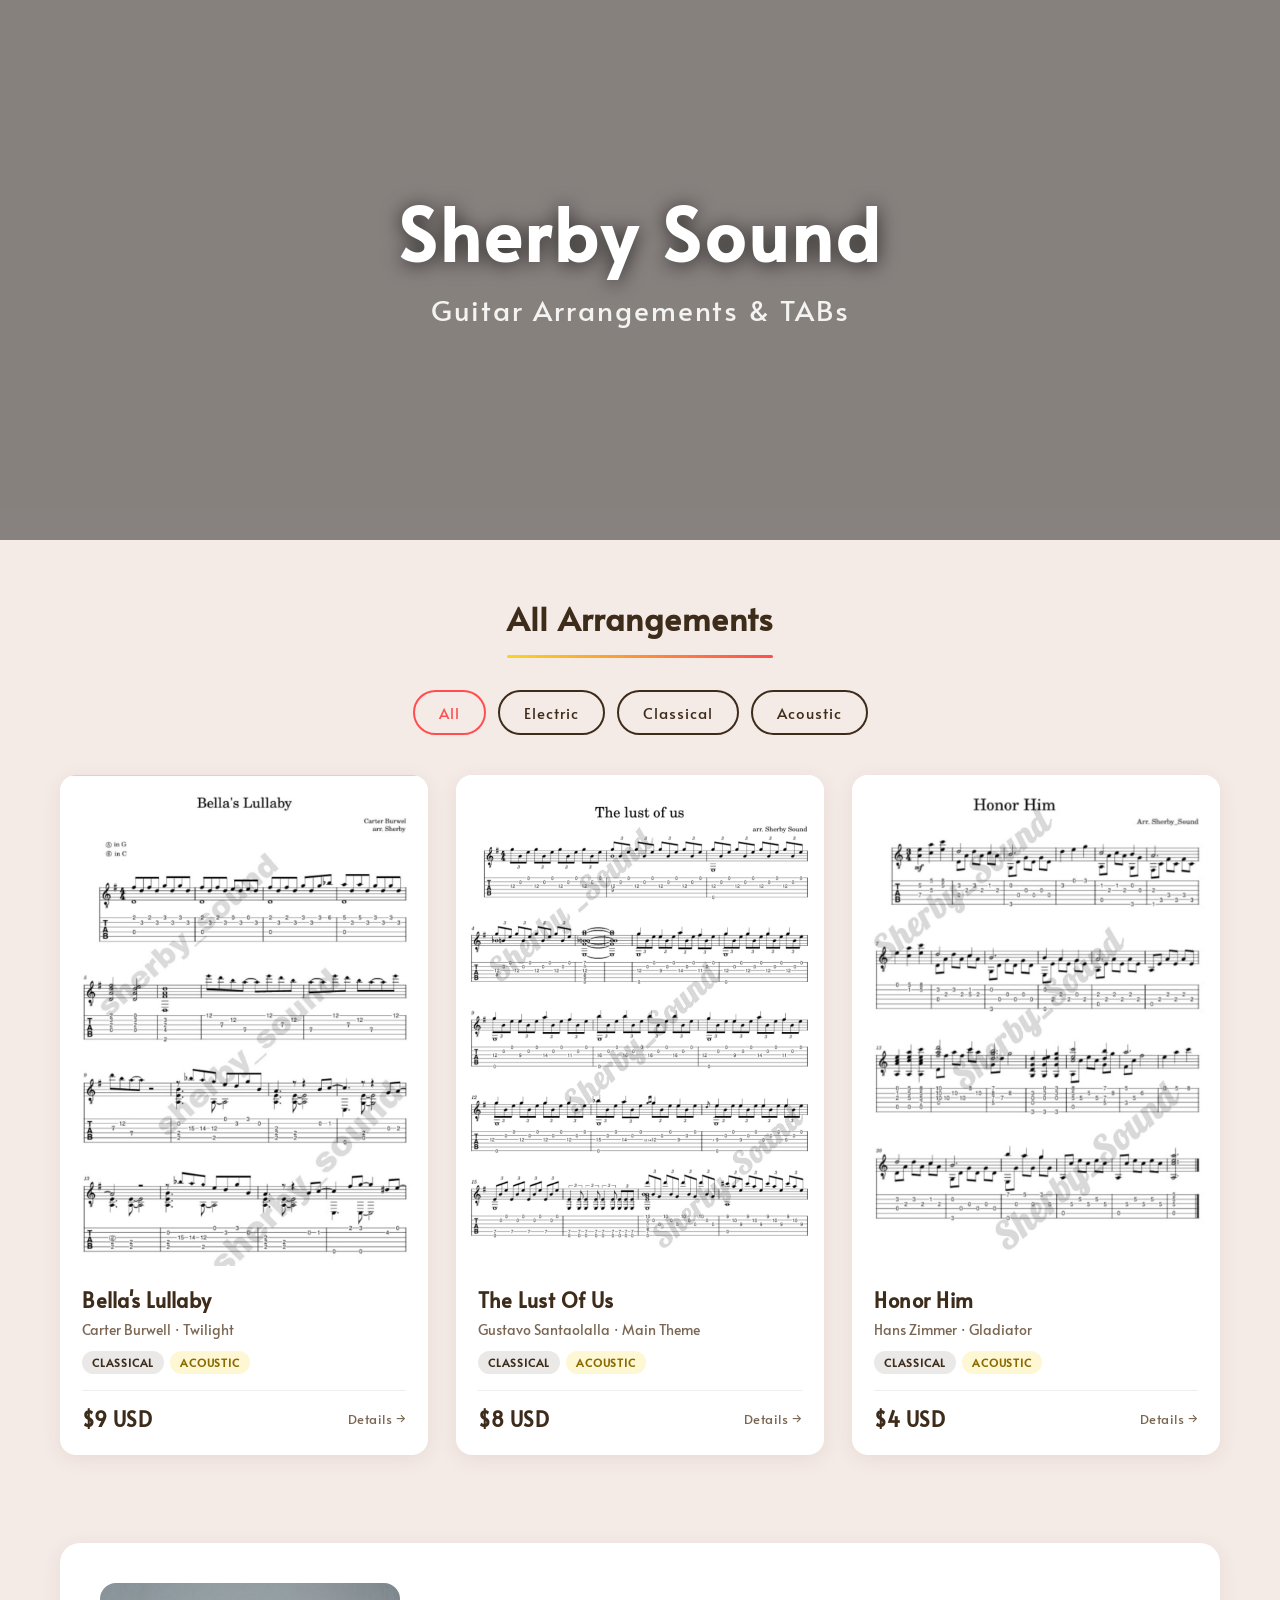
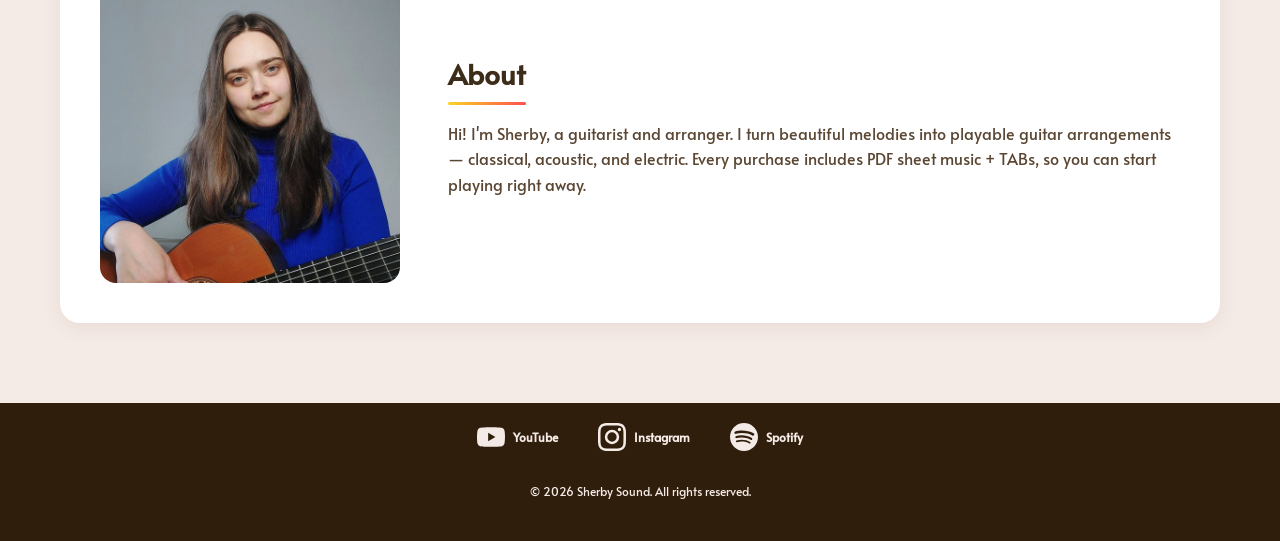
==== index.html @ bc39c428 "first upload" ====
<!doctype html>
<html lang="en">
  <head>
    <meta charset="UTF-8" />
    <meta name="viewport" content="width=device-width, initial-scale=1.0" />
    <title>Sherby Sound — Guitar Arrangements & TABs</title>
    <link rel="stylesheet" href="css/style.css" />
    <link rel="preconnect" href="https://fonts.googleapis.com" />
    <link rel="preconnect" href="https://fonts.gstatic.com" crossorigin />
    <link
      href="https://fonts.googleapis.com/css2?family=Alata&family=Dongle&display=swap"
      rel="stylesheet"
    />
  </head>
  <body>
    <!-- HERO -->
    <header class="hero">
      <video autoplay muted loop playsinline class="bg-video">
        <source src="video/notes.mp4" type="video/mp4" />
        Your browser does not support video.
      </video>
      <div class="overlay"></div>
      <div class="hero-content">
        <h1>Sherby Sound</h1>
        <p>Guitar Arrangements &amp; TABs</p>
      </div>
    </header>

    <main>
      <!-- ЗАГОЛОВОК + ФИЛЬТРЫ -->
      <section class="catalog">
        <h2 class="section-title">All Arrangements</h2>

        <div class="filters">
          <button class="filter-btn is-active" data-filter="all">All</button>
          <button class="filter-btn" data-filter="electric">Electric</button>
          <button class="filter-btn" data-filter="classical">Classical</button>
          <button class="filter-btn" data-filter="acoustic">Acoustic</button>
        </div>

        <!-- СЕТКА КАРТОЧЕК -->
        <div class="cards-grid">
          <!-- CARD: Bella's Lullaby -->
          <article class="card" data-category="classical acoustic">
            <a href="arrangements/bellas-lullaby.html" class="card-link">
              <div class="card-image">
                <img src="img/bel.jpg" alt="Bella's Lullaby sheet music" />
              </div>
              <div class="card-body">
                <h3 class="card-title">Bella's Lullaby</h3>
                <p class="card-composer">Carter Burwell · Twilight</p>
                <div class="card-tags">
                  <span class="tag tag--classical">Classical</span>
                  <span class="tag tag--acoustic">Acoustic</span>
                </div>
                <div class="card-footer">
                  <span class="card-price">$9 USD</span>
                  <span class="card-more">Details →</span>
                </div>
              </div>
            </a>
          </article>

          <!-- CARD: The Lust Of Us -->
          <article class="card" data-category="classical acoustic">
            <a href="arrangements/the-lust-of-us.html" class="card-link">
              <div class="card-image">
                <img src="img/InSh.jpg" alt="The Lust Of Us sheet music" />
              </div>
              <div class="card-body">
                <h3 class="card-title">The Lust Of Us</h3>
                <p class="card-composer">Gustavo Santaolalla · Main Theme</p>
                <div class="card-tags">
                  <span class="tag tag--classical">Classical</span>
                  <span class="tag tag--acoustic">Acoustic</span>
                </div>
                <div class="card-footer">
                  <span class="card-price">$8 USD</span>
                  <span class="card-more">Details →</span>
                </div>
              </div>
            </a>
          </article>

          <!-- CARD: Honor Him -->
          <article class="card" data-category="classical acoustic">
            <a href="arrangements/honor-him.html" class="card-link">
              <div class="card-image">
                <img src="img/notes.jpg" alt="Honor Him sheet music" />
              </div>
              <div class="card-body">
                <h3 class="card-title">Honor Him</h3>
                <p class="card-composer">Hans Zimmer · Gladiator</p>
                <div class="card-tags">
                  <span class="tag tag--classical">Classical</span>
                  <span class="tag tag--acoustic">Acoustic</span>
                </div>
                <div class="card-footer">
                  <span class="card-price">$4 USD</span>
                  <span class="card-more">Details →</span>
                </div>
              </div>
            </a>
          </article>

          <!--
            📌 НОВАЯ АРАНЖИРОВКА:
            Скопируй блок <article class="card">...</article> выше,
            замени картинку, название, композитора, категорию, цену и ссылку.
          -->
        </div>
      </section>

      <!-- О СЕБЕ -->
      <section class="about">
        <div class="about-inner">
          <div class="about-photo">
            <img src="img/avatar.jpg" alt="Sherby Sound" />
          </div>
          <div class="about-text">
            <h2>About</h2>
            <p>
              Hi! I'm Sherby, a guitarist and arranger. I turn beautiful
              melodies into playable guitar arrangements — classical, acoustic,
              and electric. Every purchase includes PDF sheet music + TABs, so
              you can start playing right away.
            </p>
          </div>
        </div>
      </section>
    </main>

    <footer>
      <div class="footer-socials">
        <a href="https://www.youtube.com/@Sherby_Sound" target="_blank">
          <svg
            xmlns="http://www.w3.org/2000/svg"
            width="28"
            height="28"
            viewBox="0 0 24 24"
            fill="currentColor"
          >
            <path
              d="M23.498 6.186a3.016 3.016 0 0 0-2.122-2.136C19.505 3.545 12 3.545 12 3.545s-7.505 0-9.377.505A3.017 3.017 0 0 0 .502 6.186C0 8.07 0 12 0 12s0 3.93.502 5.814a3.016 3.016 0 0 0 2.122 2.136c1.871.505 9.376.505 9.376.505s7.505 0 9.377-.505a3.015 3.015 0 0 0 2.122-2.136C24 15.93 24 12 24 12s0-3.93-.502-5.814zM9.545 15.568V8.432L15.818 12l-6.273 3.568z"
            />
          </svg>
          <span>YouTube</span>
        </a>
        <a href="https://www.instagram.com/liuba.guitar" target="_blank">
          <svg
            xmlns="http://www.w3.org/2000/svg"
            width="28"
            height="28"
            viewBox="0 0 24 24"
            fill="currentColor"
          >
            <path
              d="M12 2.163c3.204 0 3.584.012 4.85.07 3.252.148 4.771 1.691 4.919 4.919.058 1.265.069 1.645.069 4.849 0 3.205-.012 3.584-.069 4.849-.149 3.225-1.664 4.771-4.919 4.919-1.266.058-1.644.07-4.85.07-3.204 0-3.584-.012-4.849-.07-3.26-.149-4.771-1.699-4.919-4.92-.058-1.265-.07-1.644-.07-4.849 0-3.204.013-3.583.07-4.849.149-3.227 1.664-4.771 4.919-4.919 1.266-.057 1.645-.069 4.849-.069zM12 0C8.741 0 8.333.014 7.053.072 2.695.272.273 2.69.073 7.052.014 8.333 0 8.741 0 12c0 3.259.014 3.668.072 4.948.2 4.358 2.618 6.78 6.98 6.98C8.333 23.986 8.741 24 12 24c3.259 0 3.668-.014 4.948-.072 4.354-.2 6.782-2.618 6.979-6.98.059-1.28.073-1.689.073-4.948 0-3.259-.014-3.667-.072-4.947-.196-4.354-2.617-6.78-6.979-6.98C15.668.014 15.259 0 12 0zm0 5.838a6.162 6.162 0 1 0 0 12.324 6.162 6.162 0 0 0 0-12.324zM12 16a4 4 0 1 1 0-8 4 4 0 0 1 0 8zm6.406-11.845a1.44 1.44 0 1 0 0 2.881 1.44 1.44 0 0 0 0-2.881z"
            />
          </svg>
          <span>Instagram</span>
        </a>
        <a
          href="https://open.spotify.com/artist/6fYQKK88ESyVJaIlE0SiJI"
          target="_blank"
        >
          <svg
            xmlns="http://www.w3.org/2000/svg"
            width="28"
            height="28"
            viewBox="0 0 24 24"
            fill="currentColor"
          >
            <path
              d="M12 0C5.4 0 0 5.4 0 12s5.4 12 12 12 12-5.4 12-12S18.66 0 12 0zm5.521 17.34c-.24.359-.66.48-1.021.24-2.82-1.74-6.36-2.101-10.561-1.141-.418.122-.779-.179-.899-.539-.12-.421.18-.78.54-.9 4.56-1.021 8.52-.6 11.64 1.32.42.18.479.66.301 1.02zm1.44-3.3c-.301.42-.841.6-1.262.3-3.239-1.98-8.159-2.58-11.939-1.38-.479.12-1.02-.12-1.14-.6-.12-.48.12-1.021.6-1.141C9.6 9.9 15 10.561 18.72 12.84c.361.18.48.781.241 1.2zm.12-3.36C15.24 8.4 8.82 8.16 5.16 9.301c-.6.18-1.2-.18-1.38-.72-.18-.601.18-1.2.72-1.381 4.26-1.26 11.28-1.02 15.721 1.621.541.3.719 1.02.419 1.56-.299.421-1.02.599-1.559.3z"
            />
          </svg>
          <span>Spotify</span>
        </a>
      </div>
      <div class="rights">
        <p>&copy; 2026 Sherby Sound. All rights reserved.</p>
      </div>
    </footer>

    <script src="js/filter.js"></script>
  </body>
</html>
---- css/style.css ----
/* ============================================================
   БАЗА
   ============================================================ */
*,
*::before,
*::after {
  box-sizing: border-box;
}

html {
  background-color: #f5ebe6;
}

body {
  font-family: 'Alata', sans-serif;
  font-weight: 400;
  font-style: normal;
  background-color: #f5ebe6;
  color: #3e2c1b;
  font-size: 18px;
  max-width: 1600px;
  margin: 0 auto;
}

img {
  max-width: 100%;
  height: auto;
  display: block;
}

a {
  color: inherit;
}

/* ============================================================
   ХЕДЕР С ВИДЕО
   ============================================================ */
.hero {
  position: relative;
  height: 60vh;
  min-height: 400px;
  display: flex;
  align-items: center;
  justify-content: center;
  overflow: hidden;
}

.bg-video {
  position: absolute;
  top: 0;
  left: 0;
  width: 100%;
  height: 100%;
  object-fit: cover;
  z-index: 0;
}

.overlay {
  position: absolute;
  inset: 0;
  background: rgba(0, 0, 0, 0.45);
  z-index: 1;
}

.hero-content {
  position: relative;
  z-index: 2;
  text-align: center;
  color: #fff;
  opacity: 0;
  animation: slideLeft 0.8s ease-out 0.6s forwards;
}

.hero-content h1 {
  font-weight: 700;
  font-size: 72px;
  letter-spacing: 4px;
  text-shadow: 0 2px 20px rgba(0, 0, 0, 0.7);
  margin: 0;
}

.hero-content p {
  font-weight: 300;
  font-size: 28px;
  letter-spacing: 2px;
  opacity: 0.9;
  margin-top: 8px;
}

@keyframes slideLeft {
  from {
    opacity: 0;
    transform: translateX(-60px);
  }
  to {
    opacity: 1;
    transform: translateX(0);
  }
}

.hero--short {
  height: 30vh;
  min-height: 220px;
}

.back-link {
  color: #fff;
  text-decoration: none;
  font-size: 18px;
  letter-spacing: 1px;
  font-weight: 600;
  opacity: 0.9;
  transition: opacity 0.2s;
}

.back-link:hover {
  opacity: 0.6;
}

/* ============================================================
   MAIN
   ============================================================ */
main {
  padding: 0;
}

/* ============================================================
   СЕКЦИЯ КАТАЛОГА (главная)
   ============================================================ */
.catalog {
  max-width: 1200px;
  margin: 0 auto;
  padding: 56px 20px 24px;
}

.section-title {
  text-align: center;
  font-size: 32px;
  font-weight: 700;
  letter-spacing: 1px;
  position: relative;
  display: inline-block;
  padding-bottom: 18px;
  margin: 0 0 32px;
  left: 50%;
  transform: translateX(-50%);
}

.section-title::after {
  content: '';
  position: absolute;
  bottom: 0;
  left: 0;
  width: 100%;
  height: 3px;
  background: linear-gradient(90deg, #f9d423, #ff4e50);
  border-radius: 2px;
}

/* ============================================================
   ФИЛЬТРЫ
   ============================================================ */
.filters {
  display: flex;
  justify-content: center;
  flex-wrap: wrap;
  gap: 12px;
  margin-bottom: 40px;
}

.filter-btn {
  font-family: 'Alata', sans-serif;
  font-size: 15px;
  letter-spacing: 1px;
  padding: 10px 24px;
  border-radius: 40px;
  border: 2px solid #3e2c1b;
  background: transparent;
  color: #3e2c1b;
  cursor: pointer;
  transition: all 0.2s ease;
}

.filter-btn:hover {
  background: #3e2c1b;
  color: #f5ebe6;
}

.filter-btn.is-active {
  background: transparent;
  color: #ff4e50;
  border-color: #ff4e50;
  box-shadow: none;
}

/* ============================================================
   СЕТКА КАРТОЧЕК
   ============================================================ */
.cards-grid {
  display: grid;
  grid-template-columns: repeat(3, 1fr);
  gap: 28px;
}

.card {
  transition:
    opacity 0.3s ease,
    transform 0.3s ease;
}

.card.is-hidden {
  display: none;
}

.card-link {
  display: block;
  text-decoration: none;
  color: inherit;
  background: #fff;
  border-radius: 16px;
  overflow: hidden;
  box-shadow: 0 4px 20px rgba(62, 44, 27, 0.08);
  transition:
    transform 0.25s ease,
    box-shadow 0.25s ease;
}

.card-link:hover {
  transform: translateY(-4px);
  box-shadow: 0 10px 30px rgba(62, 44, 27, 0.15);
}

.card-image {
  aspect-ratio: 3 / 4;
  overflow: hidden;
  background: #ede0d6;
}

.card-image img {
  width: 100%;
  height: 100%;
  object-fit: cover;
  transition: transform 0.4s ease;
}

.card-link:hover .card-image img {
  transform: scale(1.04);
}

.card-body {
  padding: 20px 22px 22px;
}

.card-title {
  font-size: 20px;
  font-weight: 700;
  margin: 0 0 6px;
  letter-spacing: 0.5px;
}

.card-composer {
  font-size: 14px;
  color: #7a6652;
  margin: 0 0 12px;
}

.card-tags {
  display: flex;
  flex-wrap: wrap;
  gap: 6px;
  margin-bottom: 16px;
}

.tag {
  font-size: 11px;
  font-weight: 600;
  letter-spacing: 0.8px;
  padding: 4px 10px;
  border-radius: 20px;
  text-transform: uppercase;
}

.tag--classical {
  background: rgba(62, 44, 27, 0.1);
  color: #3e2c1b;
}

.tag--acoustic {
  background: rgba(249, 212, 35, 0.2);
  color: #8a6a00;
}

.tag--electric {
  background: rgba(255, 78, 80, 0.15);
  color: #c23436;
}

.card-footer {
  display: flex;
  justify-content: space-between;
  align-items: center;
  border-top: 1px solid rgba(62, 44, 27, 0.08);
  padding-top: 14px;
}

.card-price {
  font-size: 20px;
  font-weight: 700;
  letter-spacing: 0.5px;
}

.card-more {
  font-size: 13px;
  letter-spacing: 0.5px;
  color: #7a6652;
}

/* ============================================================
   О СЕБЕ
   ============================================================ */
.about {
  max-width: 1200px;
  margin: 0 auto;
  padding: 64px 20px 80px;
}

.about-inner {
  display: grid;
  grid-template-columns: 300px 1fr;
  gap: 48px;
  align-items: center;
  background: #fff;
  padding: 40px;
  border-radius: 20px;
  box-shadow: 0 4px 20px rgba(62, 44, 27, 0.08);
}

.about-photo {
  aspect-ratio: 1 / 1;
  border-radius: 16px;
  overflow: hidden;
  background: #ede0d6;
}

.about-photo img {
  width: 100%;
  height: 100%;
  object-fit: cover;
}

.about-text h2 {
  font-size: 28px;
  font-weight: 700;
  margin: 0 0 16px;
  position: relative;
  display: inline-block;
  padding-bottom: 12px;
}

.about-text h2::after {
  content: '';
  position: absolute;
  bottom: 0;
  left: 0;
  width: 100%;
  height: 3px;
  background: linear-gradient(90deg, #f9d423, #ff4e50);
  border-radius: 2px;
}

.about-text p {
  color: #5a4632;
  font-size: 16px;
  line-height: 1.6;
  margin: 0 0 14px;
}

/* ============================================================
   СТРАНИЦА ТОВАРА
   ============================================================ */
.product {
  max-width: 640px;
  margin: 0 auto;
  text-align: center;
  padding: 48px 20px 64px;
}

.product h1 {
  font-size: 32px;
  font-weight: 700;
  letter-spacing: 1px;
  display: inline-block;
  position: relative;
  padding-bottom: 20px;
  margin: 0 0 8px;
}

.product h1::after {
  content: '';
  position: absolute;
  bottom: 0;
  left: 0;
  width: 100%;
  height: 3px;
  background: linear-gradient(90deg, #f9d423, #ff4e50);
  border-radius: 2px;
}

.product .subtitle {
  color: #7a6652;
  font-size: 16px;
  letter-spacing: 1px;
  margin: 0 0 32px;
}

.product .image {
  max-width: 500px;
  width: 100%;
  margin: 0 auto 28px;
}

.product .image img {
  border-radius: 12px;
  box-shadow: 0 8px 24px rgba(62, 44, 27, 0.15);
}

/* ============================================================
   БЛОК ДЕТАЛЕЙ (страница товара)
   ============================================================ */
.details {
  display: inline-block;
  text-align: left;
  margin: 0 auto 24px;
  color: #5a4632;
  font-size: 16px;
}

.detail-row {
  display: grid;
  grid-template-columns: 110px 1fr;
  gap: 16px;
  align-items: center;
  margin-bottom: 12px;
}

.detail-label {
  font-weight: 700;
  color: #3e2c1b;
  line-height: 1.4;
}

.detail-value {
  display: flex;
  align-items: center;
  gap: 8px;
  line-height: 1.4;
  flex-wrap: nowrap;
}

.detail-value svg {
  flex-shrink: 0;
  display: block;
}

/* ============================================================
   АУДИО-ПЛЕЕР
   ============================================================ */
.audio-player {
  text-align: center;
  margin: 24px 0 8px;
}

.audio-player p {
  margin: 0 0 12px;
  color: #5a4632;
  font-size: 16px;
}

.audio-player audio {
  width: 100%;
  max-width: 400px;
  border-radius: 40px;
}

/* ============================================================
   ЦЕНА + КНОПКА
   ============================================================ */
.price-block {
  display: flex;
  align-items: center;
  justify-content: center;
  gap: 24px;
  flex-wrap: wrap;
  margin: 24px 0 40px;
}

.price {
  font-size: 36px;
  font-weight: 700;
  letter-spacing: 1px;
  color: #3e2c1b;
}

.btn-buy {
  display: inline-block;
  padding: 14px 36px;
  background: linear-gradient(135deg, #f9d423, #ff4e50);
  color: #fff;
  border-radius: 40px;
  text-decoration: none;
  font-weight: 600;
  font-size: 16px;
  letter-spacing: 1px;
  text-align: center;
  box-shadow: 0 6px 14px rgba(255, 78, 80, 0.35);
  transition:
    transform 0.2s ease,
    box-shadow 0.2s ease,
    opacity 0.2s ease;
}

.btn-buy:hover {
  transform: translateY(-2px);
  box-shadow: 0 8px 18px rgba(255, 78, 80, 0.45);
  opacity: 0.95;
}

/* ============================================================
   YOUTUBE-ВСТАВКА
   ============================================================ */
.youtube-embed {
  max-width: 315px;
  margin: 24px auto;
  border-radius: 16px;
  overflow: hidden;
  box-shadow: 0 4px 20px rgba(62, 44, 27, 0.1);
  aspect-ratio: 9 / 16;
}

.youtube-embed iframe {
  width: 100%;
  height: 100%;
  display: block;
  border: none;
}

/* ============================================================
   FOOTER
   ============================================================ */
footer {
  background-color: #301e0c;
  color: #f5ebe6;
  padding: 20px;
  text-align: center;
  font-size: 12px;
}

.footer-socials {
  display: flex;
  justify-content: center;
  gap: 40px;
  margin-bottom: 10px;
}

.footer-socials a {
  color: #f5ebe6;
  text-decoration: none;
  display: flex;
  align-items: center;
  gap: 8px;
  transition:
    opacity 0.2s,
    transform 0.2s;
  font-weight: 600;
}

.footer-socials a:hover {
  opacity: 0.6;
  transform: scale(1.05);
}

.rights {
  padding: 10px;
}

/* ============================================================
   АДАПТАЦИЯ — ПЛАНШЕТ (до 900px)
   ============================================================ */
@media (max-width: 900px) {
  .cards-grid {
    grid-template-columns: repeat(2, 1fr);
  }

  .about-inner {
    grid-template-columns: 1fr;
    gap: 28px;
    padding: 28px;
  }

  .about-photo {
    max-width: 240px;
    margin: 0 auto;
  }
}

/* ============================================================
   АДАПТАЦИЯ — ТЕЛЕФОН (до 768px)
   ============================================================ */
@media (max-width: 768px) {
  .hero {
    height: 35vh;
    min-height: 220px;
  }

  .hero-content h1 {
    font-size: 32px;
  }

  .hero-content p {
    font-size: 18px;
  }

  .section-title {
    font-size: 24px;
    padding-bottom: 14px;
  }

  .catalog {
    padding: 40px 16px 16px;
  }

  .filter-btn {
    font-size: 13px;
    padding: 8px 18px;
  }

  .cards-grid {
    grid-template-columns: 1fr;
    gap: 20px;
  }

  .about {
    padding: 40px 16px 56px;
  }

  .about-text h2 {
    font-size: 22px;
  }

  .footer-socials a span {
    display: none;
  }

  .product {
    padding: 32px 16px 48px;
  }

  .product h1 {
    font-size: 24px;
    padding-bottom: 16px;
  }

  .product .subtitle {
    font-size: 14px;
    margin-bottom: 24px;
  }

  .price-block {
    flex-direction: column;
    gap: 14px;
    margin: 20px 0 32px;
    padding: 0 8px;
  }

  .price {
    font-size: 30px;
  }

  .btn-buy {
    width: 100%;
    max-width: 280px;
    padding: 14px 20px;
    font-size: 15px;
  }

  .details {
    font-size: 15px;
  }

  .detail-row {
    grid-template-columns: 100px 1fr;
    gap: 10px;
  }

  .detail-value svg {
    width: 26px;
    height: 26px;
  }
}

/* ============================================================
   АДАПТАЦИЯ — МАЛЕНЬКИЕ ЭКРАНЫ (до 480px)
   ============================================================ */
@media (max-width: 480px) {
  .hero {
    height: 30vh;
    min-height: 180px;
  }

  .hero-content h1 {
    font-size: 26px;
  }

  .hero-content p {
    font-size: 15px;
  }

  .product h1 {
    font-size: 20px;
  }

  .btn-buy {
    max-width: 260px;
    padding: 12px 18px;
    font-size: 14px;
  }
}
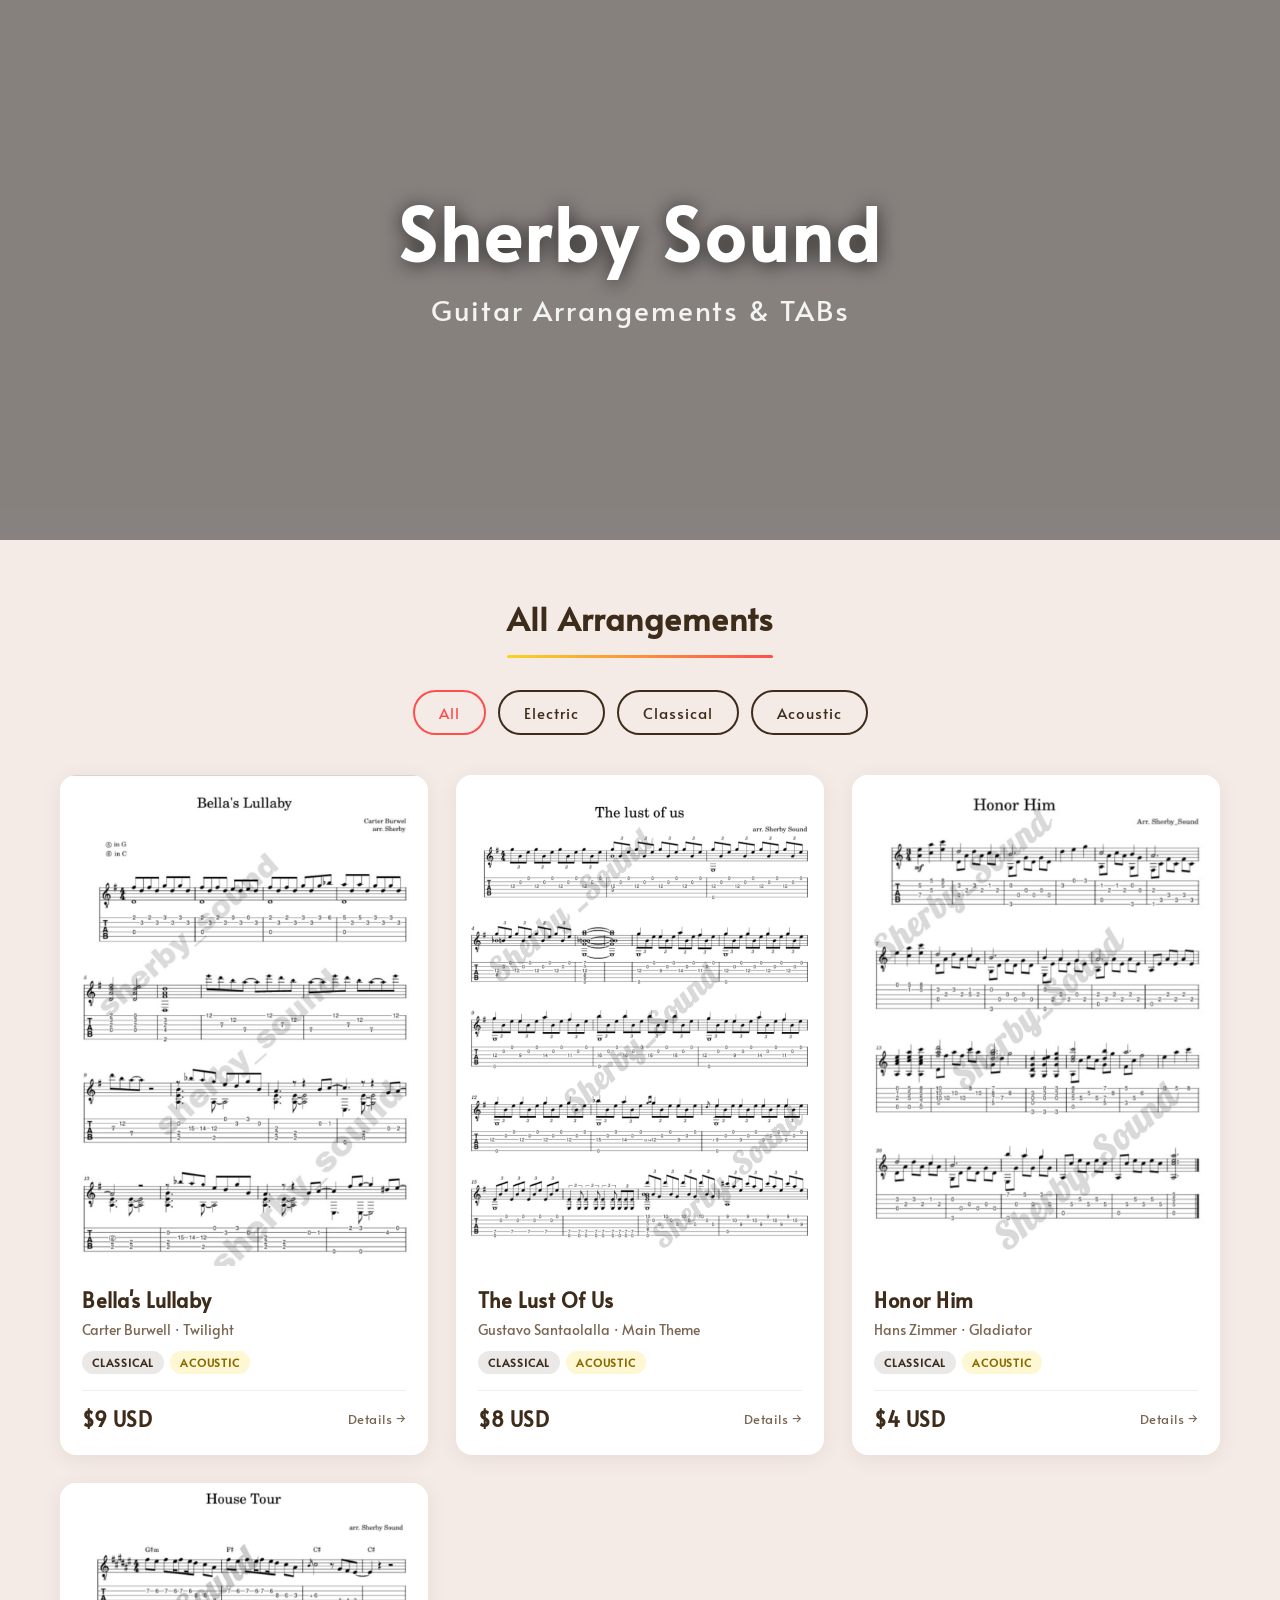
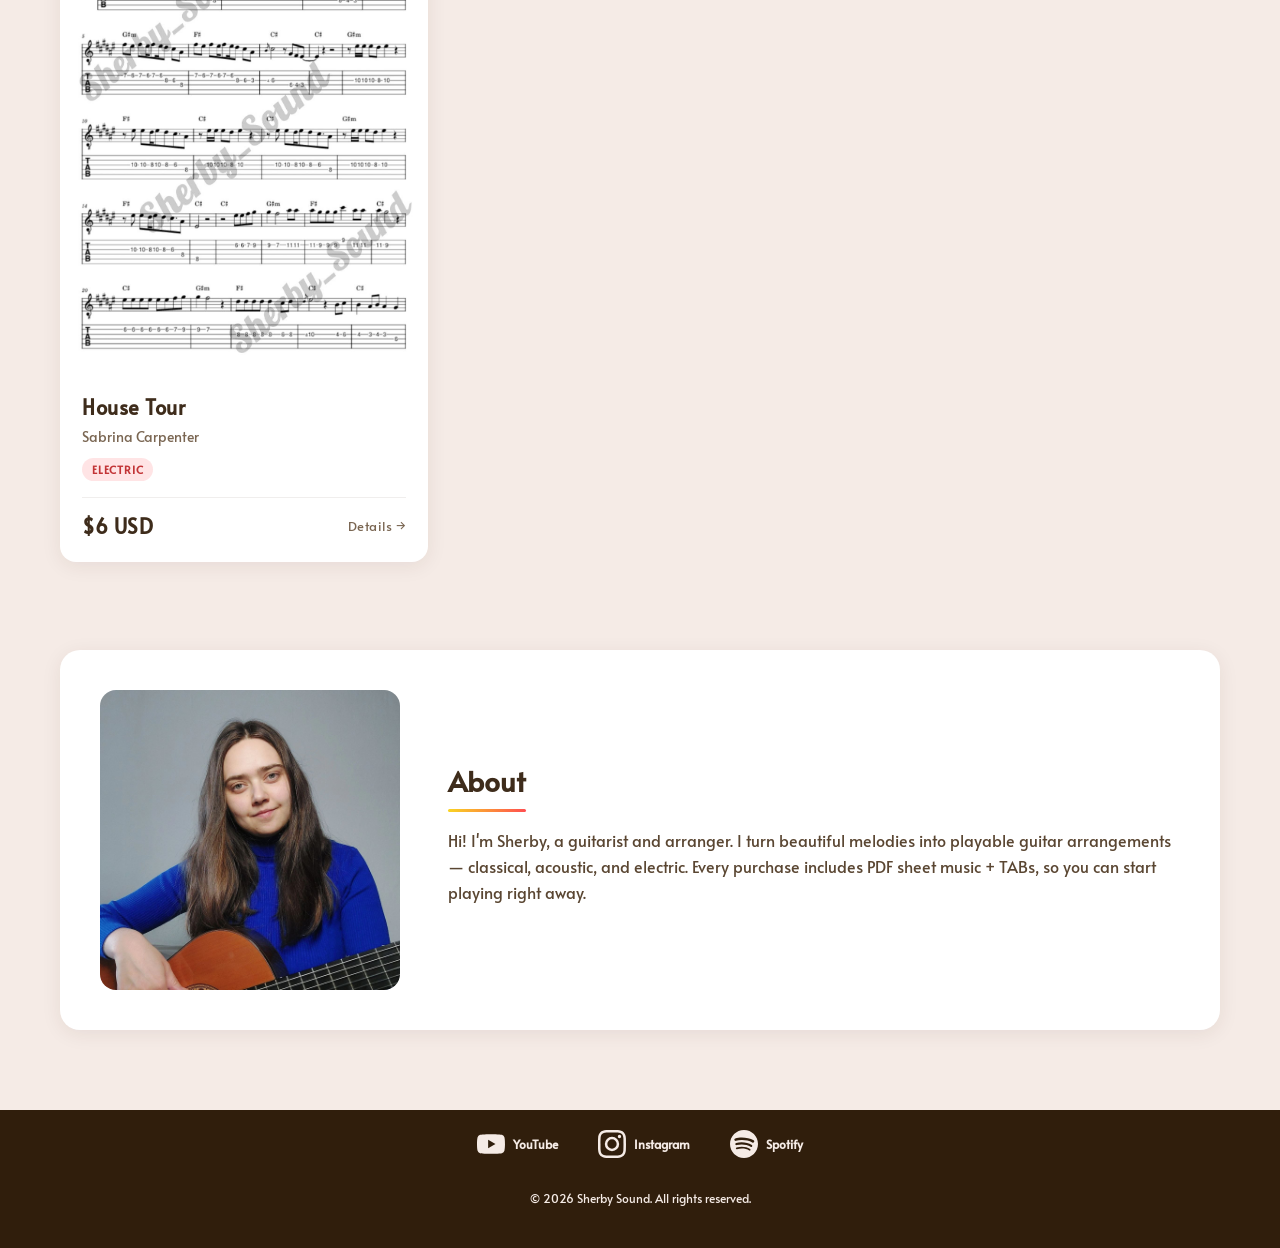
==== commit ae949c86: "new arrangment House Tour" ====
--- a/index.html
+++ b/index.html
@@ -97,6 +97,25 @@
                 </div>
                 <div class="card-footer">
                   <span class="card-price">$4 USD</span>
+                  <span class="card-more">Details →</span>
+                </div>
+              </div>
+            </a>
+          </article>
+          <!-- CARD: House Tour -->
+          <article class="card" data-category="electric">
+            <a href="arrangements/house-tour.html" class="card-link">
+              <div class="card-image">
+                <img src="img/House.jpg" alt="House Tour sheet music" />
+              </div>
+              <div class="card-body">
+                <h3 class="card-title">House Tour</h3>
+                <p class="card-composer">Sabrina Carpenter</p>
+                <div class="card-tags">
+                  <span class="tag tag--electric">Electric</span>
+                </div>
+                <div class="card-footer">
+                  <span class="card-price">$6 USD</span>
                   <span class="card-more">Details →</span>
                 </div>
               </div>
